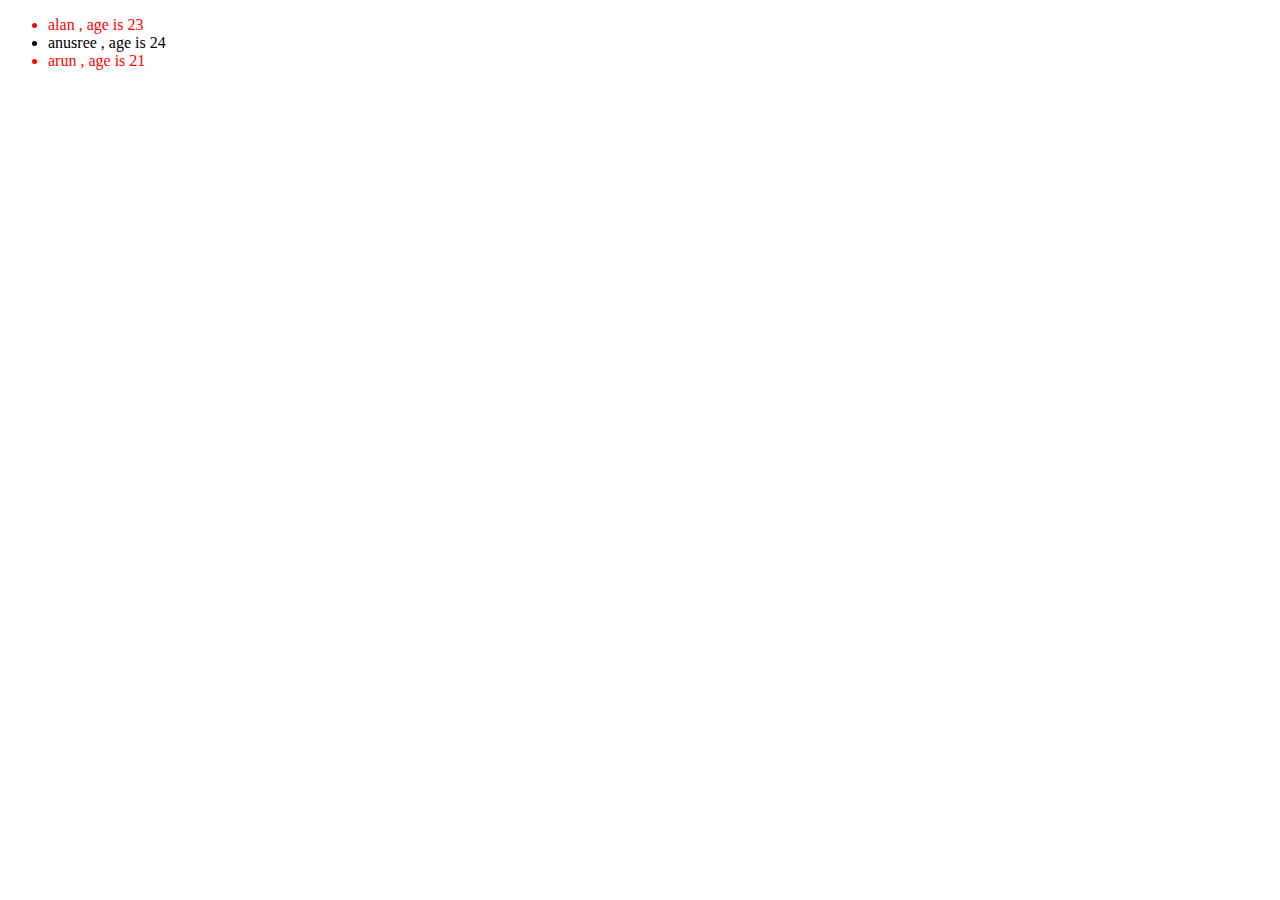
==== coding/index.html @ 1d535998 "Commit" ====
<!DOCTYPE html>
<html lang="en">
<head>
    <meta charset="UTF-8">
    <meta http-equiv="X-UA-Compatible" content="IE=edge">
    <meta name="viewport" content="width=device-width, initial-scale=1.0">
    <title>profile</title>
</head>
<body>
    <ul class="names">

    </ul>
    <script src="./script.js"></script>
</body>
</html>
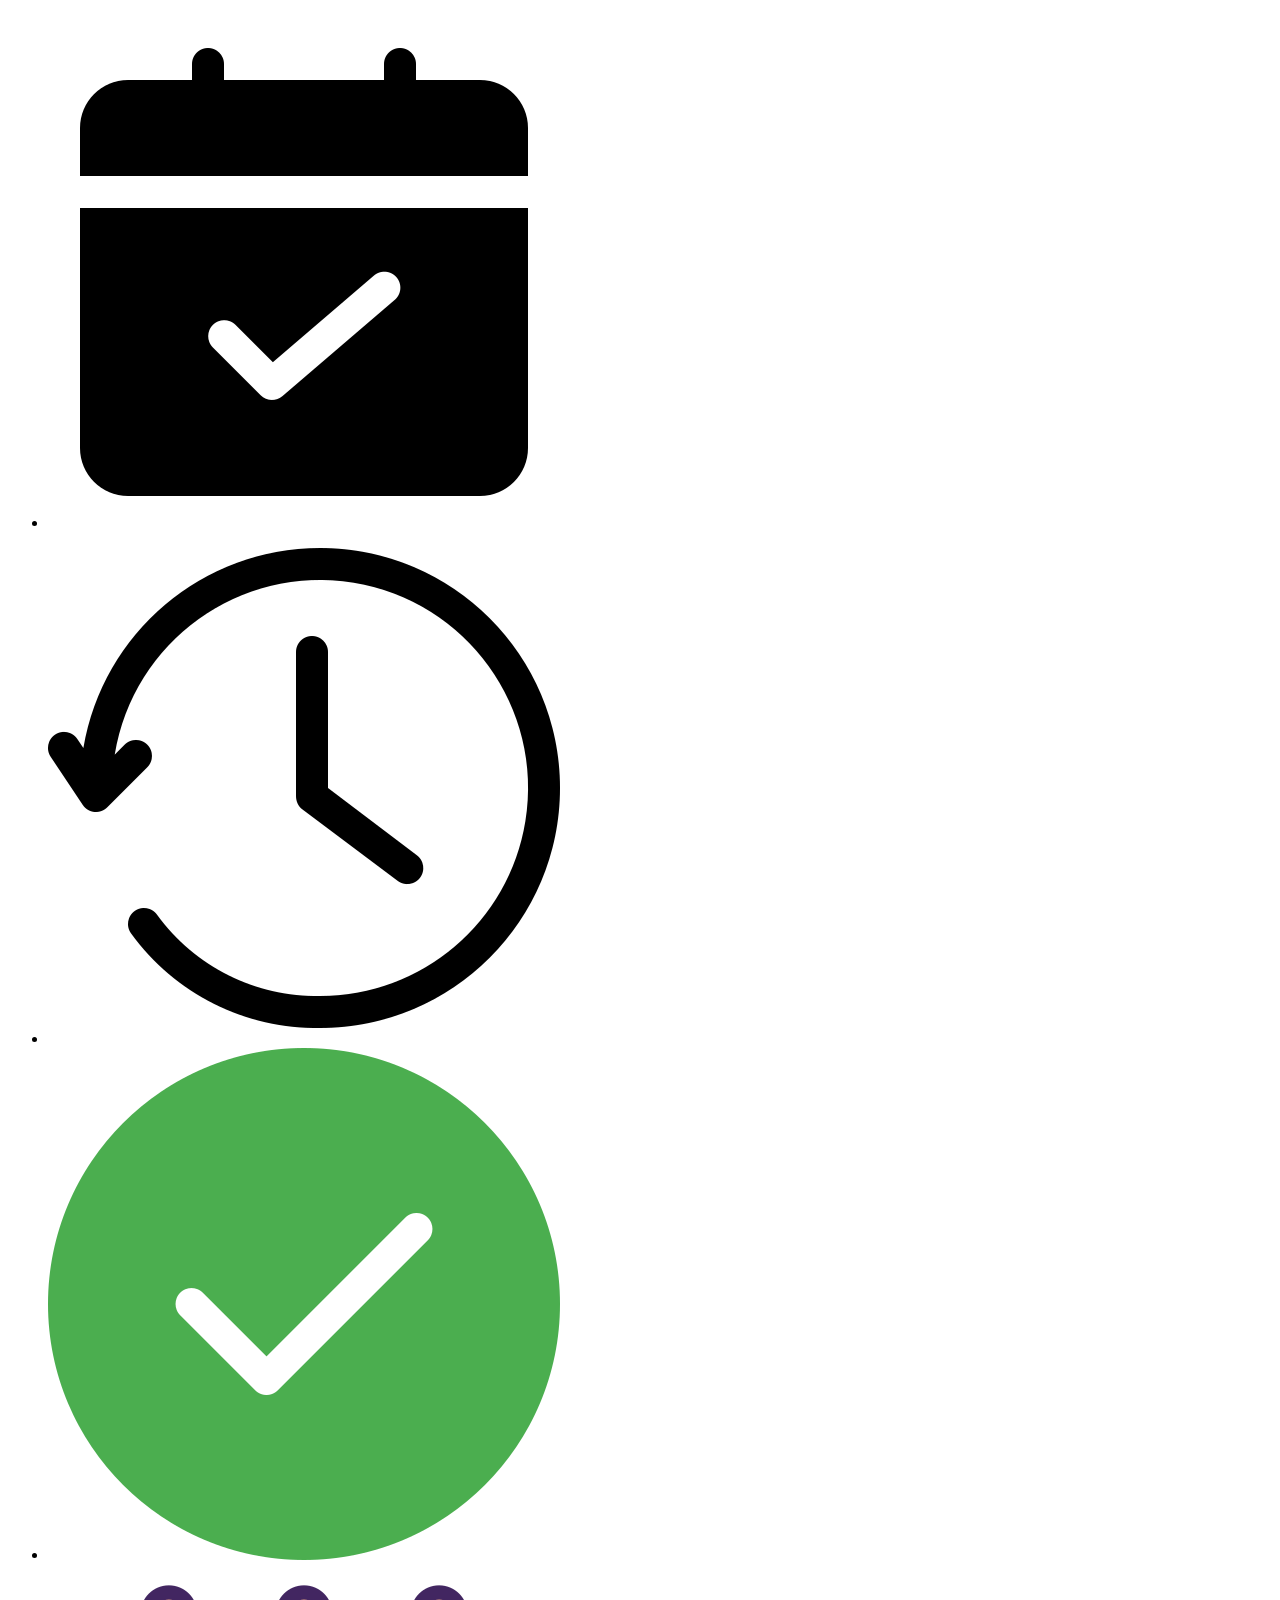
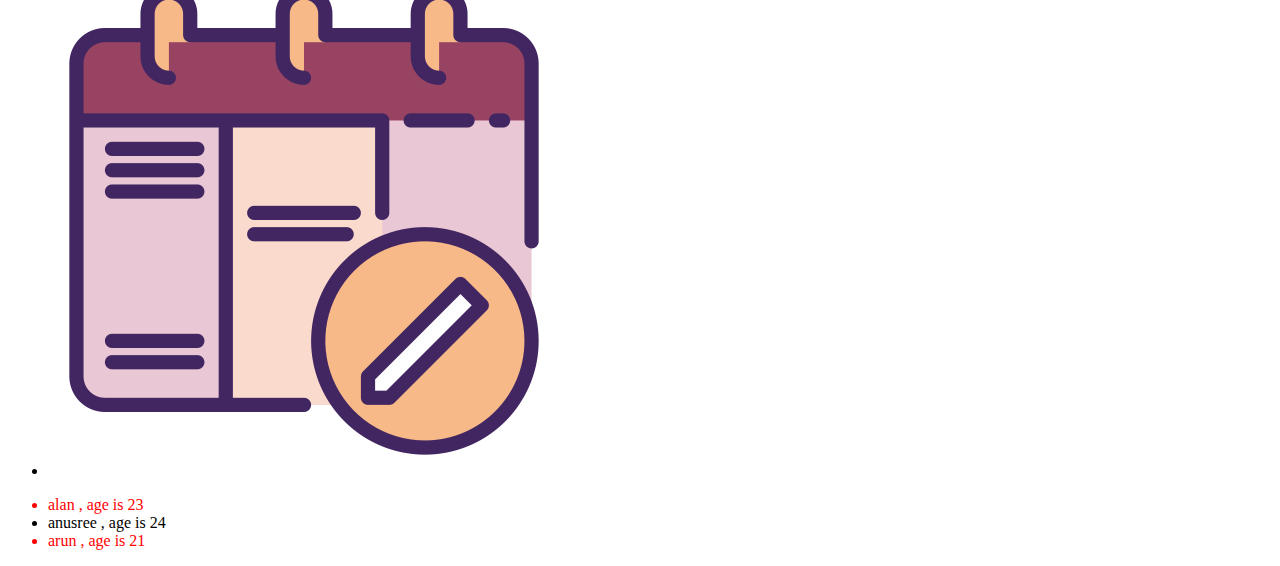
==== commit 3fee8459: "Commit" ====
--- a/coding/index.html
+++ b/coding/index.html
@@ -7,6 +7,7 @@
     <title>profile</title>
 </head>
 <body>
+    <ul class="img-gallery"></ul>
     <ul class="names">
 
     </ul>
